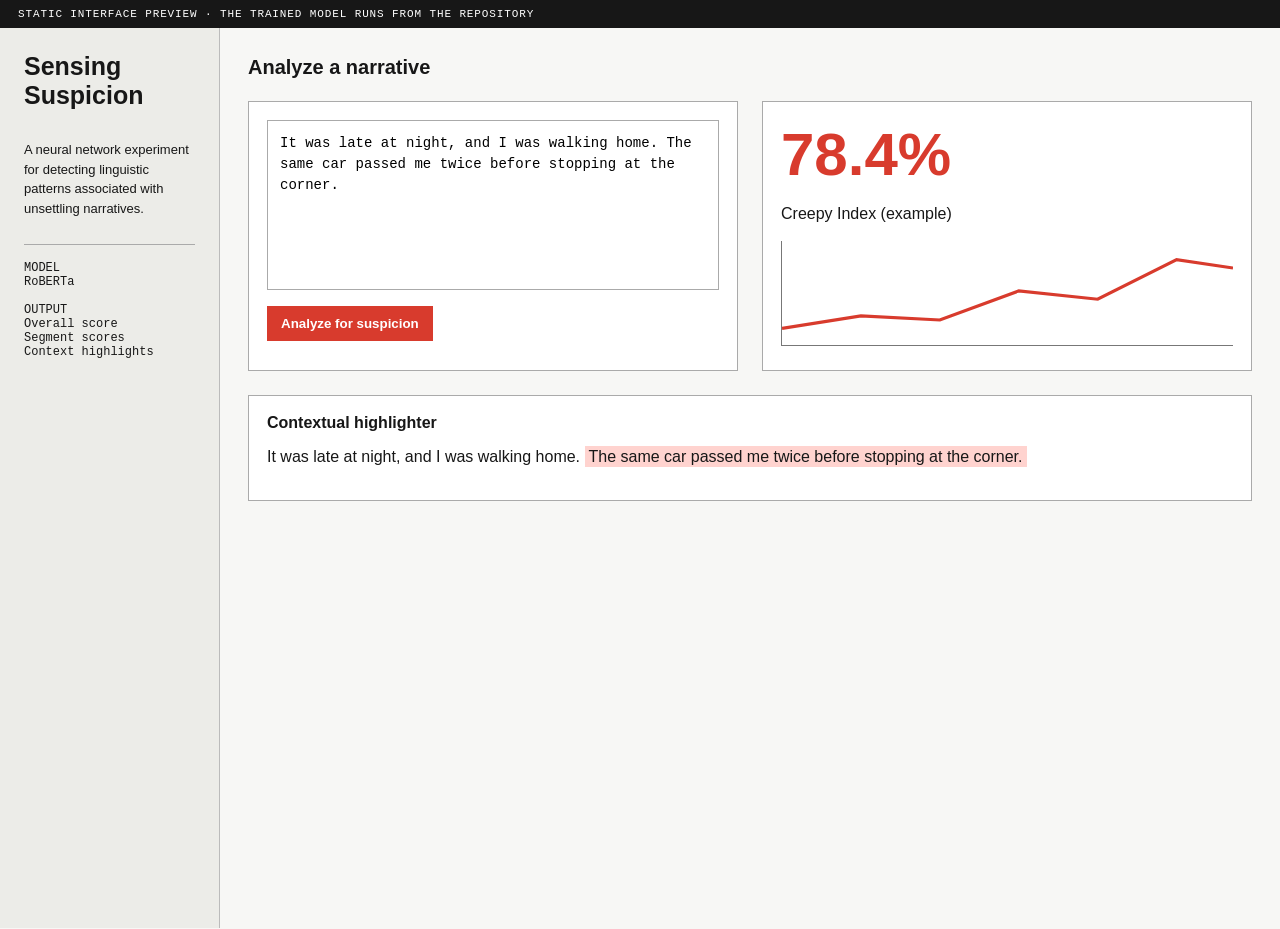
==== previews/sensing-suspicion.html @ 9e13b184 "Add interactive project viewport portfolio" ====
<!doctype html>
<html lang="en">
<head>
  <meta charset="utf-8"><meta name="viewport" content="width=device-width,initial-scale=1">
  <title>Sensing Suspicion — Static Interface Preview</title>
  <style>
    *{box-sizing:border-box}body{margin:0;background:#f7f7f5;color:#171717;font-family:Arial,sans-serif}.note{padding:8px 18px;background:#171717;color:#fff;font:11px monospace;text-transform:uppercase;letter-spacing:.08em}.app{display:grid;grid-template-columns:220px 1fr;min-height:100vh}.side{padding:24px;border-right:1px solid #bbb;background:#ecece8}.side h1{font-size:25px;margin:0 0 30px}.side p{font-size:13px;line-height:1.5}.model{margin-top:26px;padding-top:16px;border-top:1px solid #aaa;font:12px monospace}.main{padding:28px}.main h2{font-size:20px;margin:0 0 22px}.columns{display:grid;grid-template-columns:1fr 1fr;gap:24px}.panel{border:1px solid #aaa;background:#fff;padding:18px;min-height:270px}textarea{width:100%;height:170px;resize:none;border:1px solid #aaa;padding:12px;font:14px/1.5 monospace}button{margin-top:12px;border:0;background:#d83b2d;color:#fff;padding:10px 14px;font-weight:700}.score{font-size:60px;font-weight:700;color:#d83b2d}.chart{position:relative;height:105px;margin-top:18px;border-left:1px solid #777;border-bottom:1px solid #777}.chart svg{position:absolute;inset:0;width:100%;height:100%}.highlight{margin-top:24px;padding:18px;border:1px solid #aaa;background:#fff}.flag{background:#ffd3cf;padding:2px 4px}@media(max-width:700px){.app{grid-template-columns:1fr}.side{border-right:0;border-bottom:1px solid #aaa}.columns{grid-template-columns:1fr}.main{padding:18px}}
  </style>
</head>
<body>
  <div class="note">Static interface preview · the trained model runs from the repository</div>
  <div class="app">
    <aside class="side"><h1>Sensing Suspicion</h1><p>A neural network experiment for detecting linguistic patterns associated with unsettling narratives.</p><div class="model">MODEL<br>RoBERTa<br><br>OUTPUT<br>Overall score<br>Segment scores<br>Context highlights</div></aside>
    <main class="main"><h2>Analyze a narrative</h2><div class="columns"><section class="panel"><textarea aria-label="Example narrative">It was late at night, and I was walking home. The same car passed me twice before stopping at the corner.</textarea><button type="button">Analyze for suspicion</button></section><section class="panel"><div class="score">78.4%</div><p>Creepy Index (example)</p><div class="chart"><svg viewBox="0 0 400 100" preserveAspectRatio="none"><polyline points="0,84 70,72 140,76 210,48 280,56 350,18 400,26" fill="none" stroke="#d83b2d" stroke-width="3"/></svg></div></section></div><section class="highlight"><strong>Contextual highlighter</strong><p>It was late at night, and I was walking home. <span class="flag">The same car passed me twice before stopping at the corner.</span></p></section></main>
  </div>
</body>
</html>
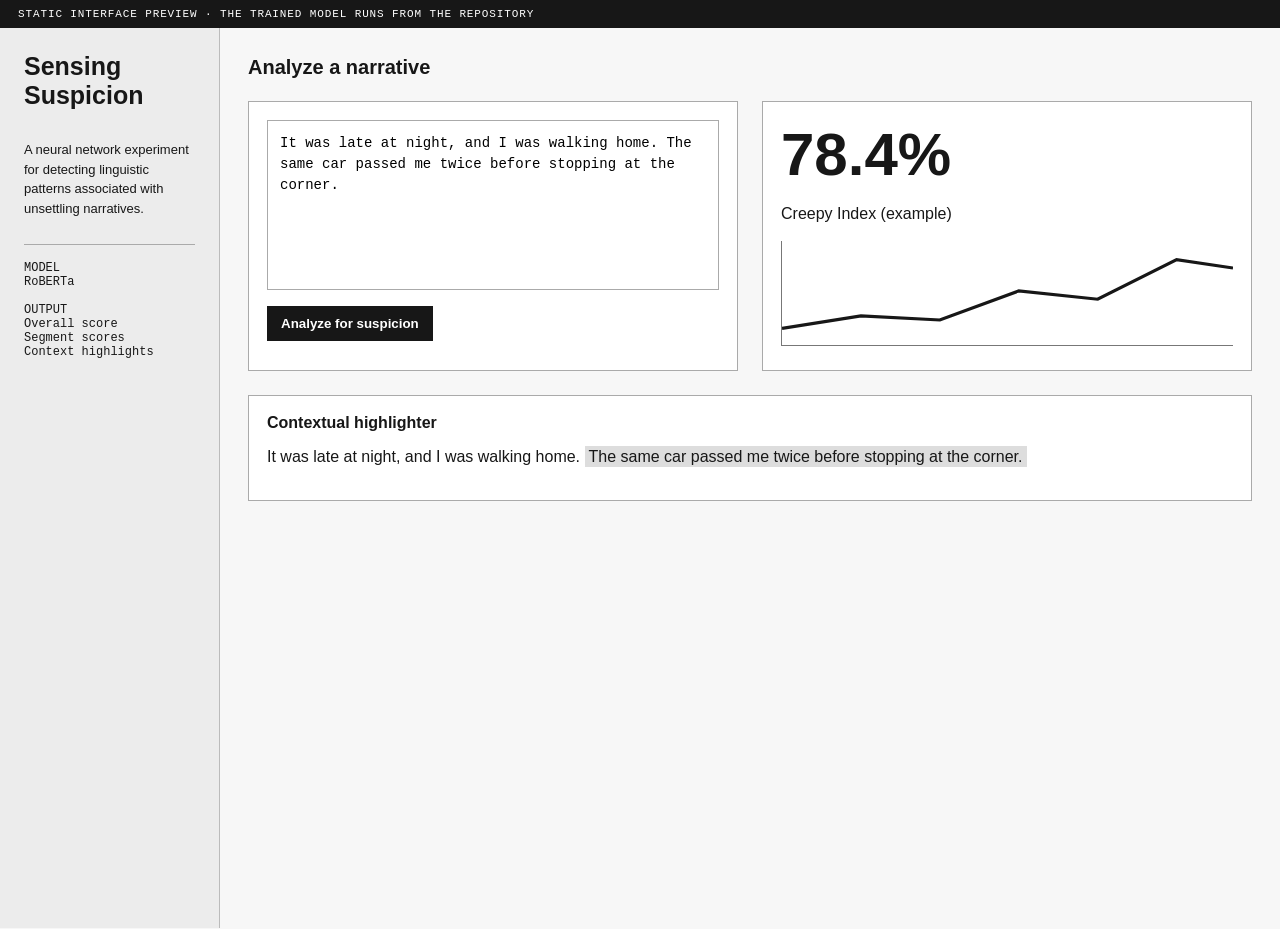
==== commit 8facd632: "Simplify portfolio and remove Plush Life" ====
--- a/previews/sensing-suspicion.html
+++ b/previews/sensing-suspicion.html
@@ -1,17 +1,63 @@
 <!doctype html>
 <html lang="en">
 <head>
-  <meta charset="utf-8"><meta name="viewport" content="width=device-width,initial-scale=1">
+  <meta charset="utf-8">
+  <meta name="viewport" content="width=device-width,initial-scale=1">
   <title>Sensing Suspicion — Static Interface Preview</title>
   <style>
-    *{box-sizing:border-box}body{margin:0;background:#f7f7f5;color:#171717;font-family:Arial,sans-serif}.note{padding:8px 18px;background:#171717;color:#fff;font:11px monospace;text-transform:uppercase;letter-spacing:.08em}.app{display:grid;grid-template-columns:220px 1fr;min-height:100vh}.side{padding:24px;border-right:1px solid #bbb;background:#ecece8}.side h1{font-size:25px;margin:0 0 30px}.side p{font-size:13px;line-height:1.5}.model{margin-top:26px;padding-top:16px;border-top:1px solid #aaa;font:12px monospace}.main{padding:28px}.main h2{font-size:20px;margin:0 0 22px}.columns{display:grid;grid-template-columns:1fr 1fr;gap:24px}.panel{border:1px solid #aaa;background:#fff;padding:18px;min-height:270px}textarea{width:100%;height:170px;resize:none;border:1px solid #aaa;padding:12px;font:14px/1.5 monospace}button{margin-top:12px;border:0;background:#d83b2d;color:#fff;padding:10px 14px;font-weight:700}.score{font-size:60px;font-weight:700;color:#d83b2d}.chart{position:relative;height:105px;margin-top:18px;border-left:1px solid #777;border-bottom:1px solid #777}.chart svg{position:absolute;inset:0;width:100%;height:100%}.highlight{margin-top:24px;padding:18px;border:1px solid #aaa;background:#fff}.flag{background:#ffd3cf;padding:2px 4px}@media(max-width:700px){.app{grid-template-columns:1fr}.side{border-right:0;border-bottom:1px solid #aaa}.columns{grid-template-columns:1fr}.main{padding:18px}}
+    * { box-sizing: border-box; }
+    body { margin: 0; background: #f7f7f7; color: #171717; font-family: Arial, sans-serif; }
+    .note { padding: 8px 18px; background: #171717; color: #fff; font: 11px monospace; text-transform: uppercase; letter-spacing: .08em; }
+    .app { display: grid; grid-template-columns: 220px 1fr; min-height: 100vh; }
+    .side { padding: 24px; border-right: 1px solid #bbb; background: #ececec; }
+    .side h1 { margin: 0 0 30px; font-size: 25px; }
+    .side p { font-size: 13px; line-height: 1.5; }
+    .model { margin-top: 26px; padding-top: 16px; border-top: 1px solid #aaa; font: 12px monospace; }
+    .main { padding: 28px; }
+    .main h2 { margin: 0 0 22px; font-size: 20px; }
+    .columns { display: grid; grid-template-columns: 1fr 1fr; gap: 24px; }
+    .panel { min-height: 270px; padding: 18px; border: 1px solid #aaa; background: #fff; }
+    textarea { width: 100%; height: 170px; resize: none; border: 1px solid #aaa; padding: 12px; font: 14px/1.5 monospace; }
+    button { margin-top: 12px; border: 0; padding: 10px 14px; background: #171717; color: #fff; font-weight: 700; }
+    .score { color: #171717; font-size: 60px; font-weight: 700; }
+    .chart { position: relative; height: 105px; margin-top: 18px; border-left: 1px solid #777; border-bottom: 1px solid #777; }
+    .chart svg { position: absolute; inset: 0; width: 100%; height: 100%; }
+    .highlight { margin-top: 24px; padding: 18px; border: 1px solid #aaa; background: #fff; }
+    .flag { padding: 2px 4px; background: #ddd; }
+    @media (max-width: 700px) {
+      .app { grid-template-columns: 1fr; }
+      .side { border-right: 0; border-bottom: 1px solid #aaa; }
+      .columns { grid-template-columns: 1fr; }
+      .main { padding: 18px; }
+    }
   </style>
 </head>
 <body>
   <div class="note">Static interface preview · the trained model runs from the repository</div>
   <div class="app">
-    <aside class="side"><h1>Sensing Suspicion</h1><p>A neural network experiment for detecting linguistic patterns associated with unsettling narratives.</p><div class="model">MODEL<br>RoBERTa<br><br>OUTPUT<br>Overall score<br>Segment scores<br>Context highlights</div></aside>
-    <main class="main"><h2>Analyze a narrative</h2><div class="columns"><section class="panel"><textarea aria-label="Example narrative">It was late at night, and I was walking home. The same car passed me twice before stopping at the corner.</textarea><button type="button">Analyze for suspicion</button></section><section class="panel"><div class="score">78.4%</div><p>Creepy Index (example)</p><div class="chart"><svg viewBox="0 0 400 100" preserveAspectRatio="none"><polyline points="0,84 70,72 140,76 210,48 280,56 350,18 400,26" fill="none" stroke="#d83b2d" stroke-width="3"/></svg></div></section></div><section class="highlight"><strong>Contextual highlighter</strong><p>It was late at night, and I was walking home. <span class="flag">The same car passed me twice before stopping at the corner.</span></p></section></main>
+    <aside class="side">
+      <h1>Sensing Suspicion</h1>
+      <p>A neural network experiment for detecting linguistic patterns associated with unsettling narratives.</p>
+      <div class="model">MODEL<br>RoBERTa<br><br>OUTPUT<br>Overall score<br>Segment scores<br>Context highlights</div>
+    </aside>
+    <main class="main">
+      <h2>Analyze a narrative</h2>
+      <div class="columns">
+        <section class="panel">
+          <textarea aria-label="Example narrative">It was late at night, and I was walking home. The same car passed me twice before stopping at the corner.</textarea>
+          <button type="button">Analyze for suspicion</button>
+        </section>
+        <section class="panel">
+          <div class="score">78.4%</div>
+          <p>Creepy Index (example)</p>
+          <div class="chart"><svg viewBox="0 0 400 100" preserveAspectRatio="none"><polyline points="0,84 70,72 140,76 210,48 280,56 350,18 400,26" fill="none" stroke="#171717" stroke-width="3"/></svg></div>
+        </section>
+      </div>
+      <section class="highlight">
+        <strong>Contextual highlighter</strong>
+        <p>It was late at night, and I was walking home. <span class="flag">The same car passed me twice before stopping at the corner.</span></p>
+      </section>
+    </main>
   </div>
 </body>
 </html>
